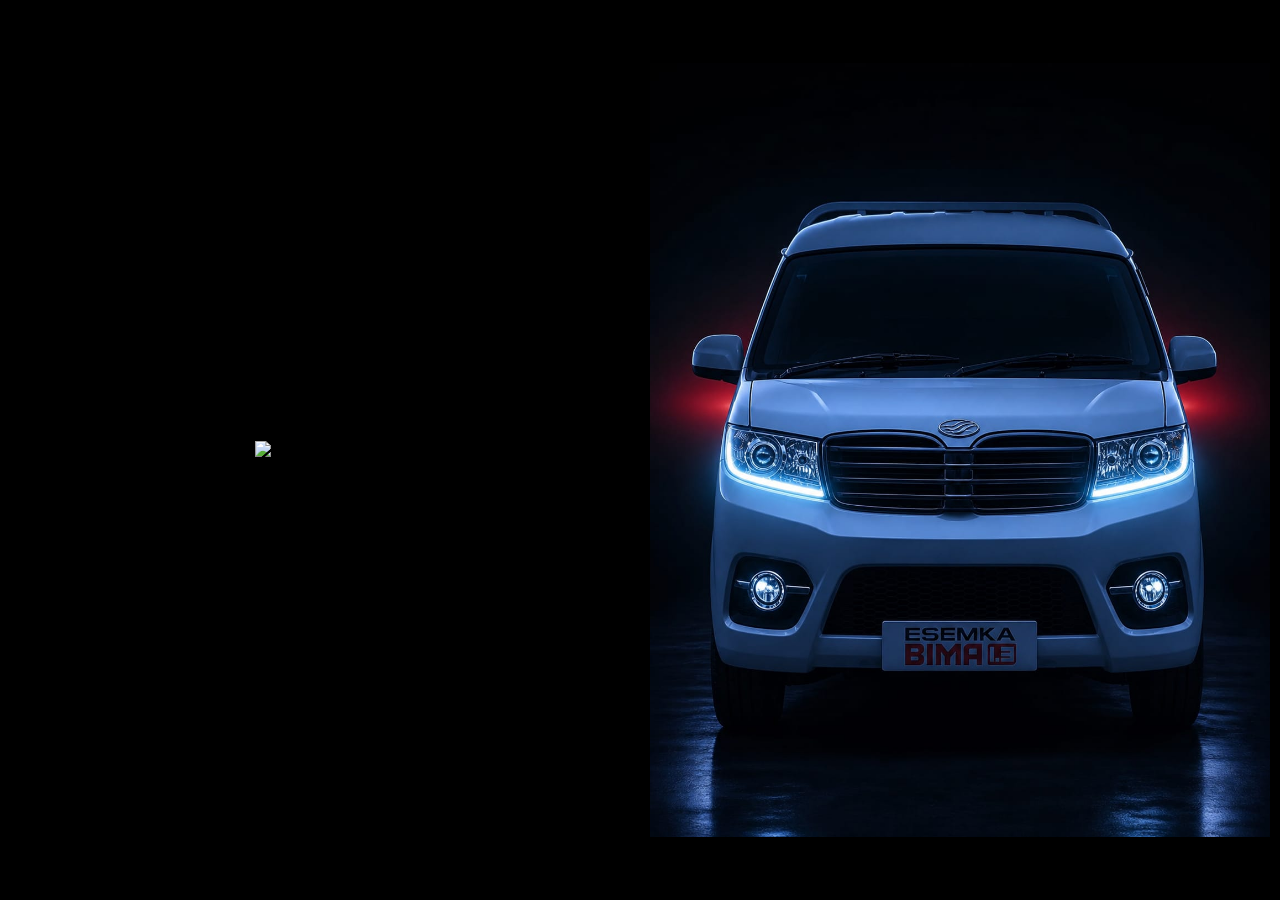
==== index.html @ 9dcc952d "Create index.html" ====
<!DOCTYPE html>
<html lang="id">
<head>
    <meta charset="UTF-8">
    <meta name="viewport" content="width=device-width, initial-scale=1.0">
    <title>Esemka Bima 1.3</title>
    <style>
        /* Menghilangkan margin bawaan browser dan mengunci scroll */
        * {
            margin: 0;
            padding: 0;
            box-sizing: border-box;
        }

        body, html {
            width: 100%;
            height: 100%;
            overflow: hidden;
            background-color: #000000; /* Warna hitam legam sesuai background gambar */
            display: flex;
            justify-content: center;
            align-items: center;
        }

        /* Container utama untuk menjaga posisi di tengah */
        .landing-container {
            width: 100%;
            height: 100%;
            display: flex;
            justify-content: center;
            align-items: center;
            padding: 10px; /* Memberi sedikit ruang di layar kecil agar tidak terlalu mepet */
        }

        /* Styling Gambar agar sangat responsif */
        .responsive-image {
            max-width: 100%;
            max-height: 100%;
            width: auto;
            height: auto;
            object-fit: contain; /* Memastikan seluruh gambar terlihat tanpa terpotong */
            box-shadow: 0 0 30px rgba(0, 0, 0, 0.8); /* Efek shadow halus */
            user-select: none; /* Mencegah gambar sengaja di-drag */
            -webkit-user-drag: none;
        }

        /* Optimasi tambahan untuk layar HP (Mode Portrait) */
        @media (max-width: 768px) {
            .landing-container {
                padding: 0; /* Full layar tanpa border di HP */
            }
            .responsive-image {
                width: 100%;
                height: auto;
            }
        }
    </style>
</head>
<body>

    <div class="landing-container">
        <img src="image_60e2e3.jpg" alt="Esemka Bima 1.3" class="responsive-image">
    </div>

</body>
</html><!DOCTYPE html>
<html lang="id">
<head>
    <meta charset="UTF-8">
    <meta name="viewport" content="width=device-width, initial-scale=1.0">
    <title>Esemka Bima 1.3</title>
    <style>
        /* Menghilangkan margin bawaan browser dan mengunci scroll */
        * {
            margin: 0;
            padding: 0;
            box-sizing: border-box;
        }

        body, html {
            width: 100%;
            height: 100%;
            overflow: hidden;
            background-color: #000000; /* Warna hitam legam sesuai background gambar */
            display: flex;
            justify-content: center;
            align-items: center;
        }

        /* Container utama untuk menjaga posisi di tengah */
        .landing-container {
            width: 100%;
            height: 100%;
            display: flex;
            justify-content: center;
            align-items: center;
            padding: 10px; /* Memberi sedikit ruang di layar kecil agar tidak terlalu mepet */
        }

        /* Styling Gambar agar sangat responsif */
        .responsive-image {
            max-width: 100%;
            max-height: 100%;
            width: auto;
            height: auto;
            object-fit: contain; /* Memastikan seluruh gambar terlihat tanpa terpotong */
            box-shadow: 0 0 30px rgba(0, 0, 0, 0.8); /* Efek shadow halus */
            user-select: none; /* Mencegah gambar sengaja di-drag */
            -webkit-user-drag: none;
        }

        /* Optimasi tambahan untuk layar HP (Mode Portrait) */
        @media (max-width: 768px) {
            .landing-container {
                padding: 0; /* Full layar tanpa border di HP */
            }
            .responsive-image {
                width: 100%;
                height: auto;
            }
        }
    </style>
</head>
<body>

    <div class="landing-container">
        <img src="b443a968-40d4-4361-aee7-5282ae1946b4.jpeg" alt="Esemka Bima 1.3" class="responsive-image">
    </div>

</body>
</html>
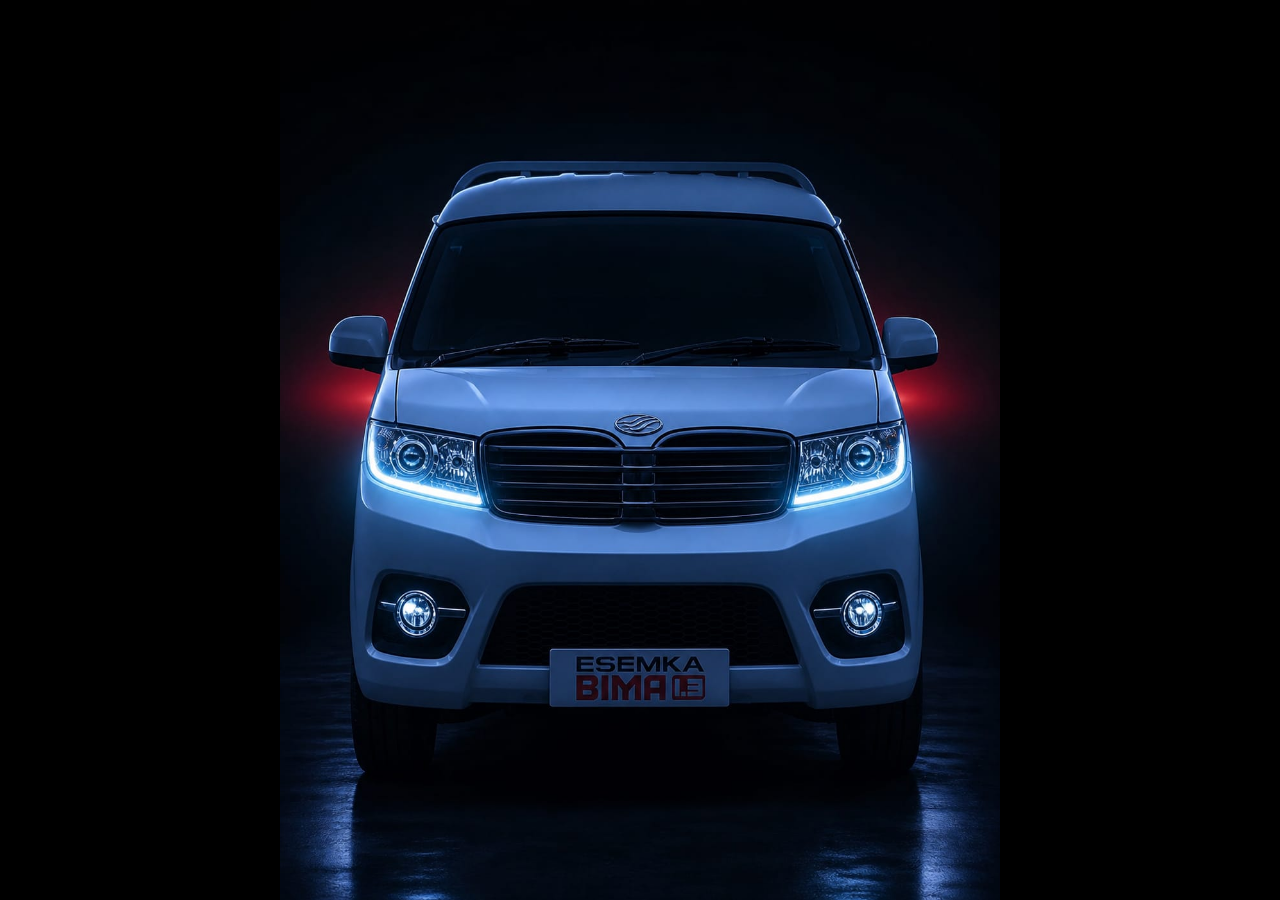
==== commit 16c19d93: "Update index.html" ====
--- a/index.html
+++ b/index.html
@@ -5,127 +5,36 @@
     <meta name="viewport" content="width=device-width, initial-scale=1.0">
     <title>Esemka Bima 1.3</title>
     <style>
-        /* Menghilangkan margin bawaan browser dan mengunci scroll */
+        /* Reset dasar browser */
         * {
             margin: 0;
             padding: 0;
             box-sizing: border-box;
         }
 
-        body, html {
+        /* Mengunci layar penuh tanpa scroll */
+        html, body {
             width: 100%;
             height: 100%;
             overflow: hidden;
-            background-color: #000000; /* Warna hitam legam sesuai background gambar */
-            display: flex;
-            justify-content: center;
-            align-items: center;
+            background-color: #000000; /* Warna dasar hitam pekat */
         }
 
-        /* Container utama untuk menjaga posisi di tengah */
-        .landing-container {
+        /* Menggunakan background CSS agar posisi gambar otomatis presisi di tengah */
+        .landing-page {
             width: 100%;
             height: 100%;
-            display: flex;
-            justify-content: center;
-            align-items: center;
-            padding: 10px; /* Memberi sedikit ruang di layar kecil agar tidak terlalu mepet */
-        }
-
-        /* Styling Gambar agar sangat responsif */
-        .responsive-image {
-            max-width: 100%;
-            max-height: 100%;
-            width: auto;
-            height: auto;
-            object-fit: contain; /* Memastikan seluruh gambar terlihat tanpa terpotong */
-            box-shadow: 0 0 30px rgba(0, 0, 0, 0.8); /* Efek shadow halus */
-            user-select: none; /* Mencegah gambar sengaja di-drag */
-            -webkit-user-drag: none;
-        }
-
-        /* Optimasi tambahan untuk layar HP (Mode Portrait) */
-        @media (max-width: 768px) {
-            .landing-container {
-                padding: 0; /* Full layar tanpa border di HP */
-            }
-            .responsive-image {
-                width: 100%;
-                height: auto;
-            }
+            /* GANTI nama file di bawah ini sesuai dengan nama file gambar Anda yang aktif */
+            background-image: url('b443a968-40d4-4361-aee7-5282ae1946b4.jpeg'); 
+            background-repeat: no-repeat;
+            background-position: center center;
+            background-size: contain; /* Gambar akan menyesuaikan layar PC/HP tanpa terpotong */
         }
     </style>
 </head>
 <body>
 
-    <div class="landing-container">
-        <img src="image_60e2e3.jpg" alt="Esemka Bima 1.3" class="responsive-image">
-    </div>
-
-</body>
-</html><!DOCTYPE html>
-<html lang="id">
-<head>
-    <meta charset="UTF-8">
-    <meta name="viewport" content="width=device-width, initial-scale=1.0">
-    <title>Esemka Bima 1.3</title>
-    <style>
-        /* Menghilangkan margin bawaan browser dan mengunci scroll */
-        * {
-            margin: 0;
-            padding: 0;
-            box-sizing: border-box;
-        }
-
-        body, html {
-            width: 100%;
-            height: 100%;
-            overflow: hidden;
-            background-color: #000000; /* Warna hitam legam sesuai background gambar */
-            display: flex;
-            justify-content: center;
-            align-items: center;
-        }
-
-        /* Container utama untuk menjaga posisi di tengah */
-        .landing-container {
-            width: 100%;
-            height: 100%;
-            display: flex;
-            justify-content: center;
-            align-items: center;
-            padding: 10px; /* Memberi sedikit ruang di layar kecil agar tidak terlalu mepet */
-        }
-
-        /* Styling Gambar agar sangat responsif */
-        .responsive-image {
-            max-width: 100%;
-            max-height: 100%;
-            width: auto;
-            height: auto;
-            object-fit: contain; /* Memastikan seluruh gambar terlihat tanpa terpotong */
-            box-shadow: 0 0 30px rgba(0, 0, 0, 0.8); /* Efek shadow halus */
-            user-select: none; /* Mencegah gambar sengaja di-drag */
-            -webkit-user-drag: none;
-        }
-
-        /* Optimasi tambahan untuk layar HP (Mode Portrait) */
-        @media (max-width: 768px) {
-            .landing-container {
-                padding: 0; /* Full layar tanpa border di HP */
-            }
-            .responsive-image {
-                width: 100%;
-                height: auto;
-            }
-        }
-    </style>
-</head>
-<body>
-
-    <div class="landing-container">
-        <img src="b443a968-40d4-4361-aee7-5282ae1946b4.jpeg" alt="Esemka Bima 1.3" class="responsive-image">
-    </div>
+    <div class="landing-page"></div>
 
 </body>
 </html>
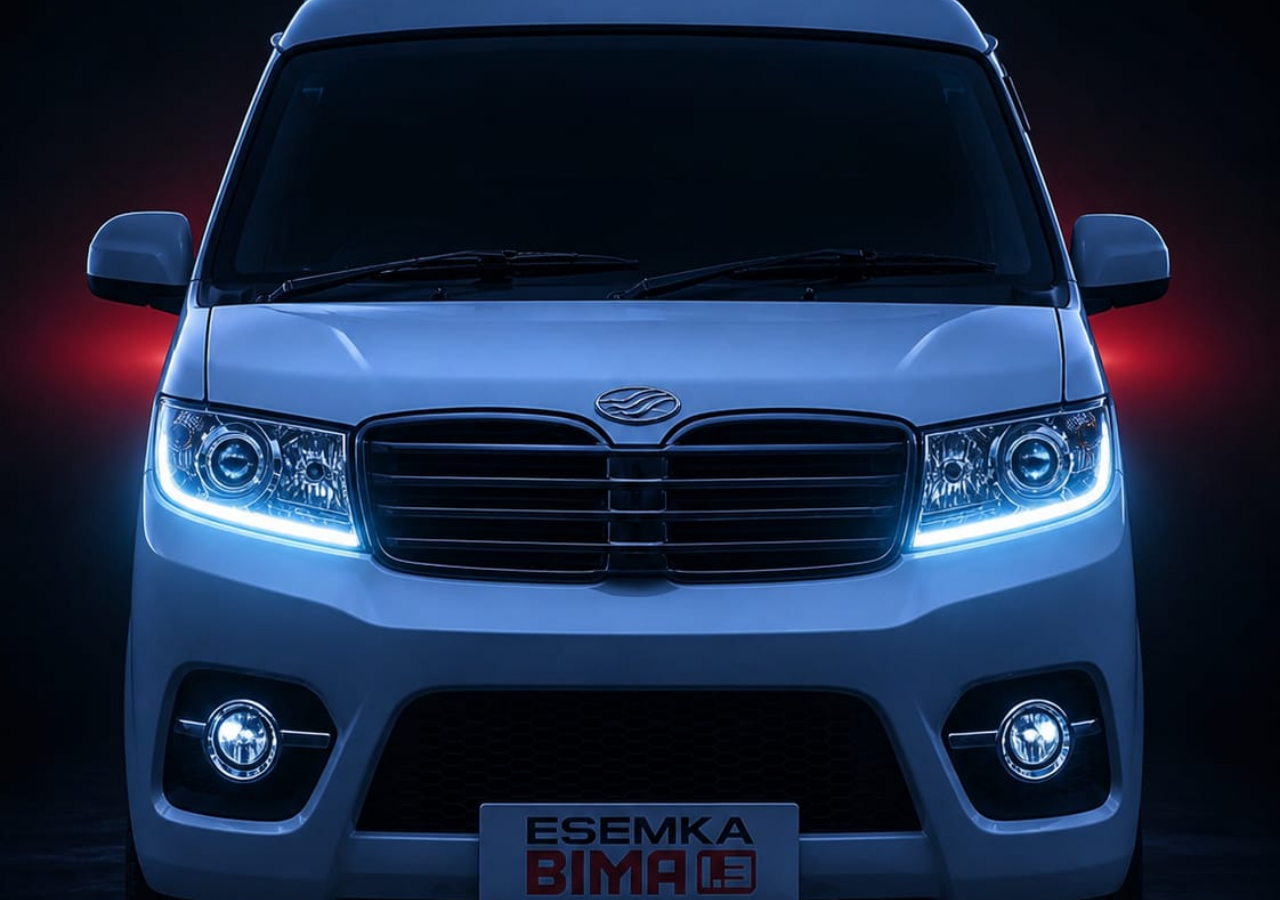
==== commit 7a0207bf: "Update index.html" ====
--- a/index.html
+++ b/index.html
@@ -21,14 +21,13 @@
         }
 
         /* Menggunakan background CSS agar posisi gambar otomatis presisi di tengah */
-        .landing-page {
+       .landing-page {
             width: 100%;
             height: 100%;
-            /* GANTI nama file di bawah ini sesuai dengan nama file gambar Anda yang aktif */
             background-image: url('b443a968-40d4-4361-aee7-5282ae1946b4.jpeg'); 
             background-repeat: no-repeat;
             background-position: center center;
-            background-size: contain; /* Gambar akan menyesuaikan layar PC/HP tanpa terpotong */
+            background-size: cover; /* Melakukan zoom otomatis agar memenuhi seluruh ruang layar */
         }
     </style>
 </head>
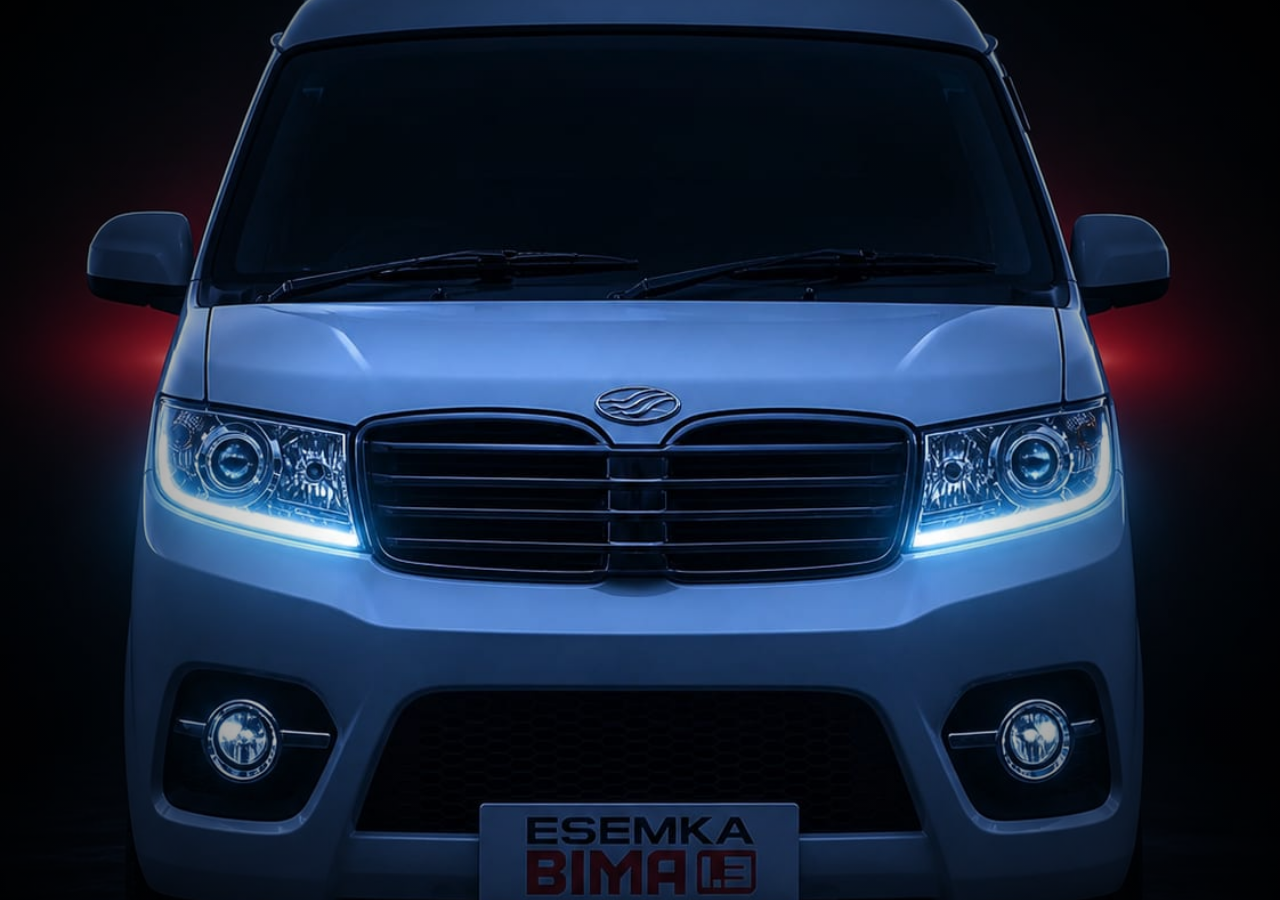
==== commit 4f3f20ee: "Update index.html" ====
--- a/index.html
+++ b/index.html
@@ -17,23 +17,76 @@
             width: 100%;
             height: 100%;
             overflow: hidden;
-            background-color: #000000; /* Warna dasar hitam pekat */
+            background-color: #000000;
         }
 
-        /* Menggunakan background CSS agar posisi gambar otomatis presisi di tengah */
-       .landing-page {
+        /* Container utama dengan efek Vignette (Gelap di sudut layar) */
+        .wrapper {
+            position: relative;
             width: 100%;
             height: 100%;
+            overflow: hidden;
+        }
+
+        .wrapper::after {
+            content: '';
+            position: absolute;
+            top: 0;
+            left: 0;
+            width: 100%;
+            height: 100%;
+            /* Membuat sudut layar lebih gelap agar fokus mata tertuju ke lampu mobil di tengah */
+            background: radial-gradient(circle, rgba(0,0,0,0) 40%, rgba(0,0,0,0.85) 100%);
+            pointer-events: none;
+            z-index: 2;
+        }
+
+        /* Landing Page Gambar dengan Efek Animasi Sinematik */
+        .landing-page {
+            width: 100%;
+            height: 100%;
+            /* Menggunakan file gambar aktif Anda */
             background-image: url('b443a968-40d4-4361-aee7-5282ae1946b4.jpeg'); 
             background-repeat: no-repeat;
             background-position: center center;
-            background-size: cover; /* Melakukan zoom otomatis agar memenuhi seluruh ruang layar */
+            background-size: cover;
+            z-index: 1;
+            
+            /* Memicu animasi saat halaman dimuat */
+            animation: cinematicIntro 2.5s cubic-bezier(0.25, 1, 0.5, 1) forwards, 
+                      neonPulse 4s ease-in-out infinite alternate;
+        }
+
+        /* 1. Animasi Masuk: Muncul dari gelap + zoom in tipis yang elegan */
+        @keyframes cinematicIntro {
+            0% {
+                opacity: 0;
+                transform: scale(1.08);
+                filter: brightness(0.3) contrast(1.2);
+            }
+            100% {
+                opacity: 1;
+                transform: scale(1);
+                filter: brightness(1) contrast(1);
+            }
+        }
+
+        /* 2. Animasi Denyut Cahaya: Membuat aura lampu merah dan biru terasa hidup */
+        @keyframes neonPulse {
+            0% {
+                filter: brightness(0.95) contrast(1);
+            }
+            100% {
+                filter: brightness(1.1) contrast(1.05);
+            }
         }
     </style>
 </head>
 <body>
 
-    <div class="landing-page"></div>
+    <div class="wrapper">
+        <div class="landing-page"></div>
+    </div>
 
 </body>
 </html>
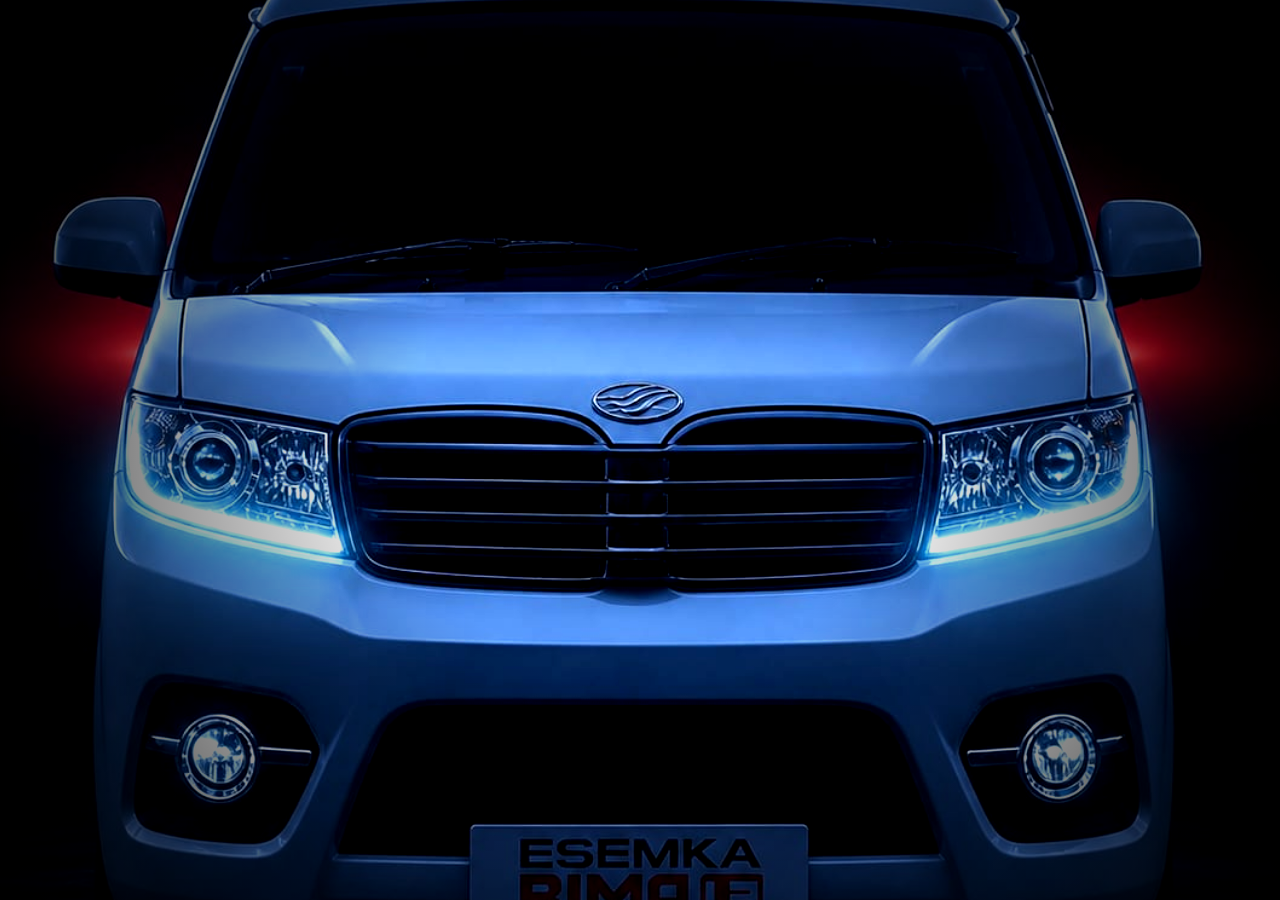
==== commit 6301dc27: "Update index.html" ====
--- a/index.html
+++ b/index.html
@@ -20,7 +20,7 @@
             background-color: #000000;
         }
 
-        /* Container utama dengan efek Vignette (Gelap di sudut layar) */
+        /* Container utama dengan Vignette yang lebih kuat untuk memunculkan efek neon */
         .wrapper {
             position: relative;
             width: 100%;
@@ -28,6 +28,7 @@
             overflow: hidden;
         }
 
+        /* Vignette melingkar yang lebih gelap di sudut layar agar cahaya tengah semakin kontras */
         .wrapper::after {
             content: '';
             position: absolute;
@@ -35,49 +36,51 @@
             left: 0;
             width: 100%;
             height: 100%;
-            /* Membuat sudut layar lebih gelap agar fokus mata tertuju ke lampu mobil di tengah */
-            background: radial-gradient(circle, rgba(0,0,0,0) 40%, rgba(0,0,0,0.85) 100%);
+            background: radial-gradient(circle, rgba(0,0,0,0) 30%, rgba(0,0,0,0.92) 100%);
             pointer-events: none;
             z-index: 2;
         }
 
-        /* Landing Page Gambar dengan Efek Animasi Sinematik */
+        /* Landing Page Gambar dengan Efek Zoom-In & Cahaya Tajam */
         .landing-page {
             width: 100%;
             height: 100%;
-            /* Menggunakan file gambar aktif Anda */
             background-image: url('b443a968-40d4-4361-aee7-5282ae1946b4.jpeg'); 
             background-repeat: no-repeat;
             background-position: center center;
             background-size: cover;
             z-index: 1;
             
-            /* Memicu animasi saat halaman dimuat */
-            animation: cinematicIntro 2.5s cubic-bezier(0.25, 1, 0.5, 1) forwards, 
-                      neonPulse 4s ease-in-out infinite alternate;
+            /* Animasi masuk beralih langsung ke animasi denyut neon yang lebih dramatis */
+            animation: cinematicZoomIn 3s cubic-bezier(0.25, 1, 0.5, 1) forwards, 
+                      glowIntense 3.5s ease-in-out infinite alternate;
         }
 
-        /* 1. Animasi Masuk: Muncul dari gelap + zoom in tipis yang elegan */
-        @keyframes cinematicIntro {
+        /* 1. Animasi Masuk: Bergerak maju (Zoom-In) dari skala normal 1 ke 1.06 */
+        @keyframes cinematicZoomIn {
             0% {
                 opacity: 0;
-                transform: scale(1.08);
-                filter: brightness(0.3) contrast(1.2);
+                transform: scale(1);
+                filter: brightness(0.4) contrast(1.1) drop-shadow(0 0 0px rgba(0, 212, 255, 0));
             }
             100% {
                 opacity: 1;
-                transform: scale(1);
-                filter: brightness(1) contrast(1);
+                transform: scale(1.06); /* Mengunci di posisi sedikit nge-zoom maju */
+                filter: brightness(1.1) contrast(1.25);
             }
         }
 
-        /* 2. Animasi Denyut Cahaya: Membuat aura lampu merah dan biru terasa hidup */
-        @keyframes neonPulse {
+        /* 2. Animasi Cahaya Berdenyut: Menaikkan saturasi dan kecerahan lampu secara berkala */
+        @keyframes glowIntense {
             0% {
-                filter: brightness(0.95) contrast(1);
+                filter: brightness(1) contrast(1.2) saturate(1.1) cubic-bezier(0.4, 0, 0.2, 1);
+            }
+            50% {
+                /* Efek puncak cahaya: Lampu DRL biru dan latar merah akan terlihat sangat menyala */
+                filter: brightness(1.35) contrast(1.4) saturate(1.6) drop-shadow(0 0 15px rgba(0, 162, 255, 0.4));
             }
             100% {
-                filter: brightness(1.1) contrast(1.05);
+                filter: brightness(1.05) contrast(1.25) saturate(1.2);
             }
         }
     </style>
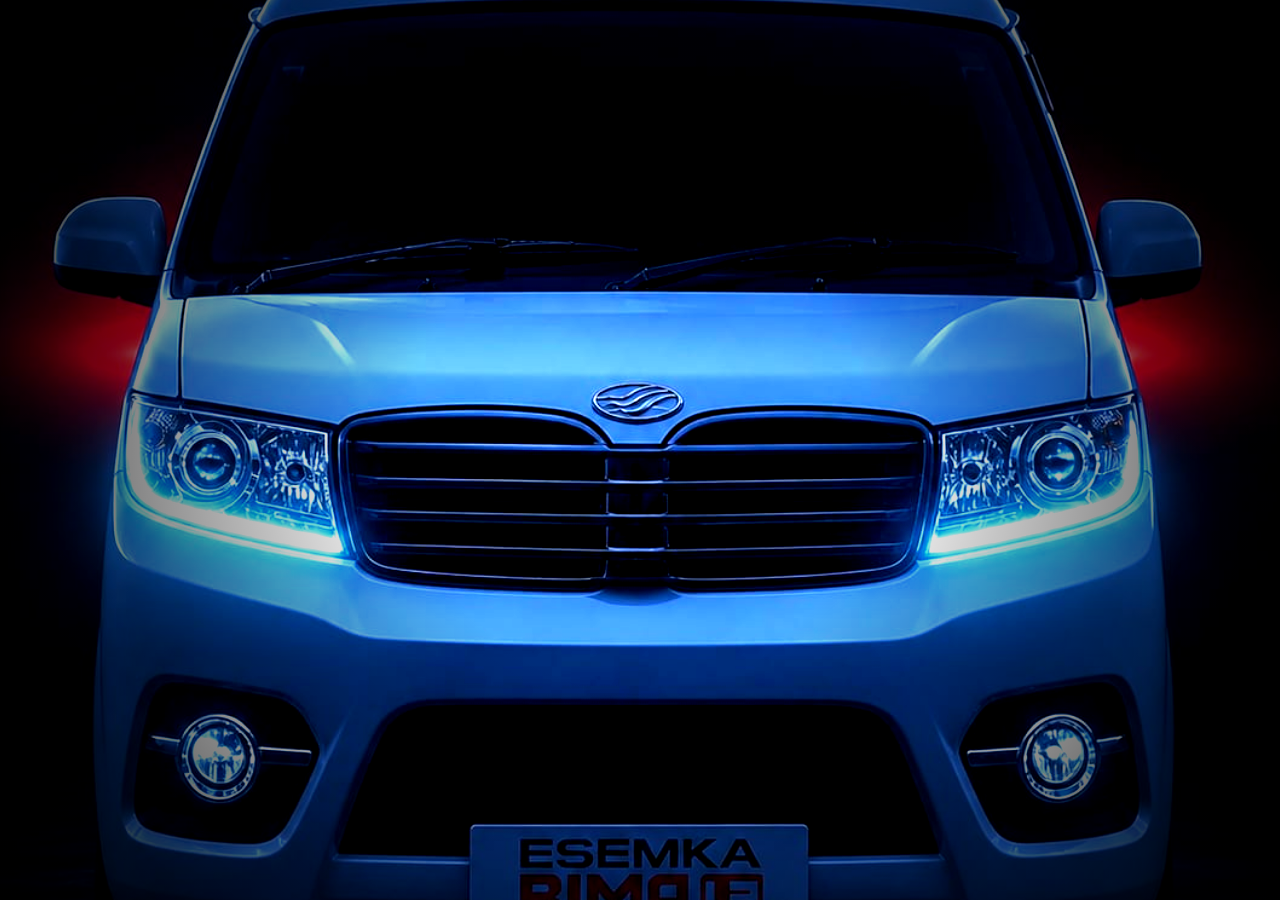
==== commit c03f904a: "Update index.html" ====
--- a/index.html
+++ b/index.html
@@ -20,7 +20,7 @@
             background-color: #000000;
         }
 
-        /* Container utama dengan Vignette yang lebih kuat untuk memunculkan efek neon */
+        /* Container utama dengan Vignette yang menonjolkan bagian tengah */
         .wrapper {
             position: relative;
             width: 100%;
@@ -28,7 +28,6 @@
             overflow: hidden;
         }
 
-        /* Vignette melingkar yang lebih gelap di sudut layar agar cahaya tengah semakin kontras */
         .wrapper::after {
             content: '';
             position: absolute;
@@ -36,12 +35,12 @@
             left: 0;
             width: 100%;
             height: 100%;
-            background: radial-gradient(circle, rgba(0,0,0,0) 30%, rgba(0,0,0,0.92) 100%);
+            background: radial-gradient(circle, rgba(0,0,0,0) 30%, rgba(0,0,0,0.95) 100%);
             pointer-events: none;
             z-index: 2;
         }
 
-        /* Landing Page Gambar dengan Efek Zoom-In & Cahaya Tajam */
+        /* Landing Page Gambar */
         .landing-page {
             width: 100%;
             height: 100%;
@@ -51,36 +50,23 @@
             background-size: cover;
             z-index: 1;
             
-            /* Animasi masuk beralih langsung ke animasi denyut neon yang lebih dramatis */
-            animation: cinematicZoomIn 3s cubic-bezier(0.25, 1, 0.5, 1) forwards, 
-                      glowIntense 3.5s ease-in-out infinite alternate;
+            /* Hanya MENGGUNAKAN SATU ANIMASI panjang (5 detik) yang berhenti di akhir (forwards) */
+            /* Dibuat sangat halus tanpa ada pengulangan (berkedip) */
+            animation: smoothMajesticEntry 5s cubic-bezier(0.2, 0.8, 0.2, 1) forwards;
         }
 
-        /* 1. Animasi Masuk: Bergerak maju (Zoom-In) dari skala normal 1 ke 1.06 */
-        @keyframes cinematicZoomIn {
+        /* Animasi Transisi Halus: Muncul -> Zoom In -> Cahaya Terang -> Berhenti */
+        @keyframes smoothMajesticEntry {
             0% {
                 opacity: 0;
-                transform: scale(1);
-                filter: brightness(0.4) contrast(1.1) drop-shadow(0 0 0px rgba(0, 212, 255, 0));
+                transform: scale(1); /* Mulai dari posisi agak jauh */
+                filter: brightness(0.2) contrast(1) saturate(1); /* Mulai dari gelap */
             }
             100% {
                 opacity: 1;
-                transform: scale(1.06); /* Mengunci di posisi sedikit nge-zoom maju */
-                filter: brightness(1.1) contrast(1.25);
-            }
-        }
-
-        /* 2. Animasi Cahaya Berdenyut: Menaikkan saturasi dan kecerahan lampu secara berkala */
-        @keyframes glowIntense {
-            0% {
-                filter: brightness(1) contrast(1.2) saturate(1.1) cubic-bezier(0.4, 0, 0.2, 1);
-            }
-            50% {
-                /* Efek puncak cahaya: Lampu DRL biru dan latar merah akan terlihat sangat menyala */
-                filter: brightness(1.35) contrast(1.4) saturate(1.6) drop-shadow(0 0 15px rgba(0, 162, 255, 0.4));
-            }
-            100% {
-                filter: brightness(1.05) contrast(1.25) saturate(1.2);
+                transform: scale(1.06); /* Berhenti dalam keadaan sudah nge-zoom di depan */
+                /* Parameter ini mengunci cahaya lampu agar menyala tajam dan diam */
+                filter: brightness(1.2) contrast(1.25) saturate(1.4); 
             }
         }
     </style>
